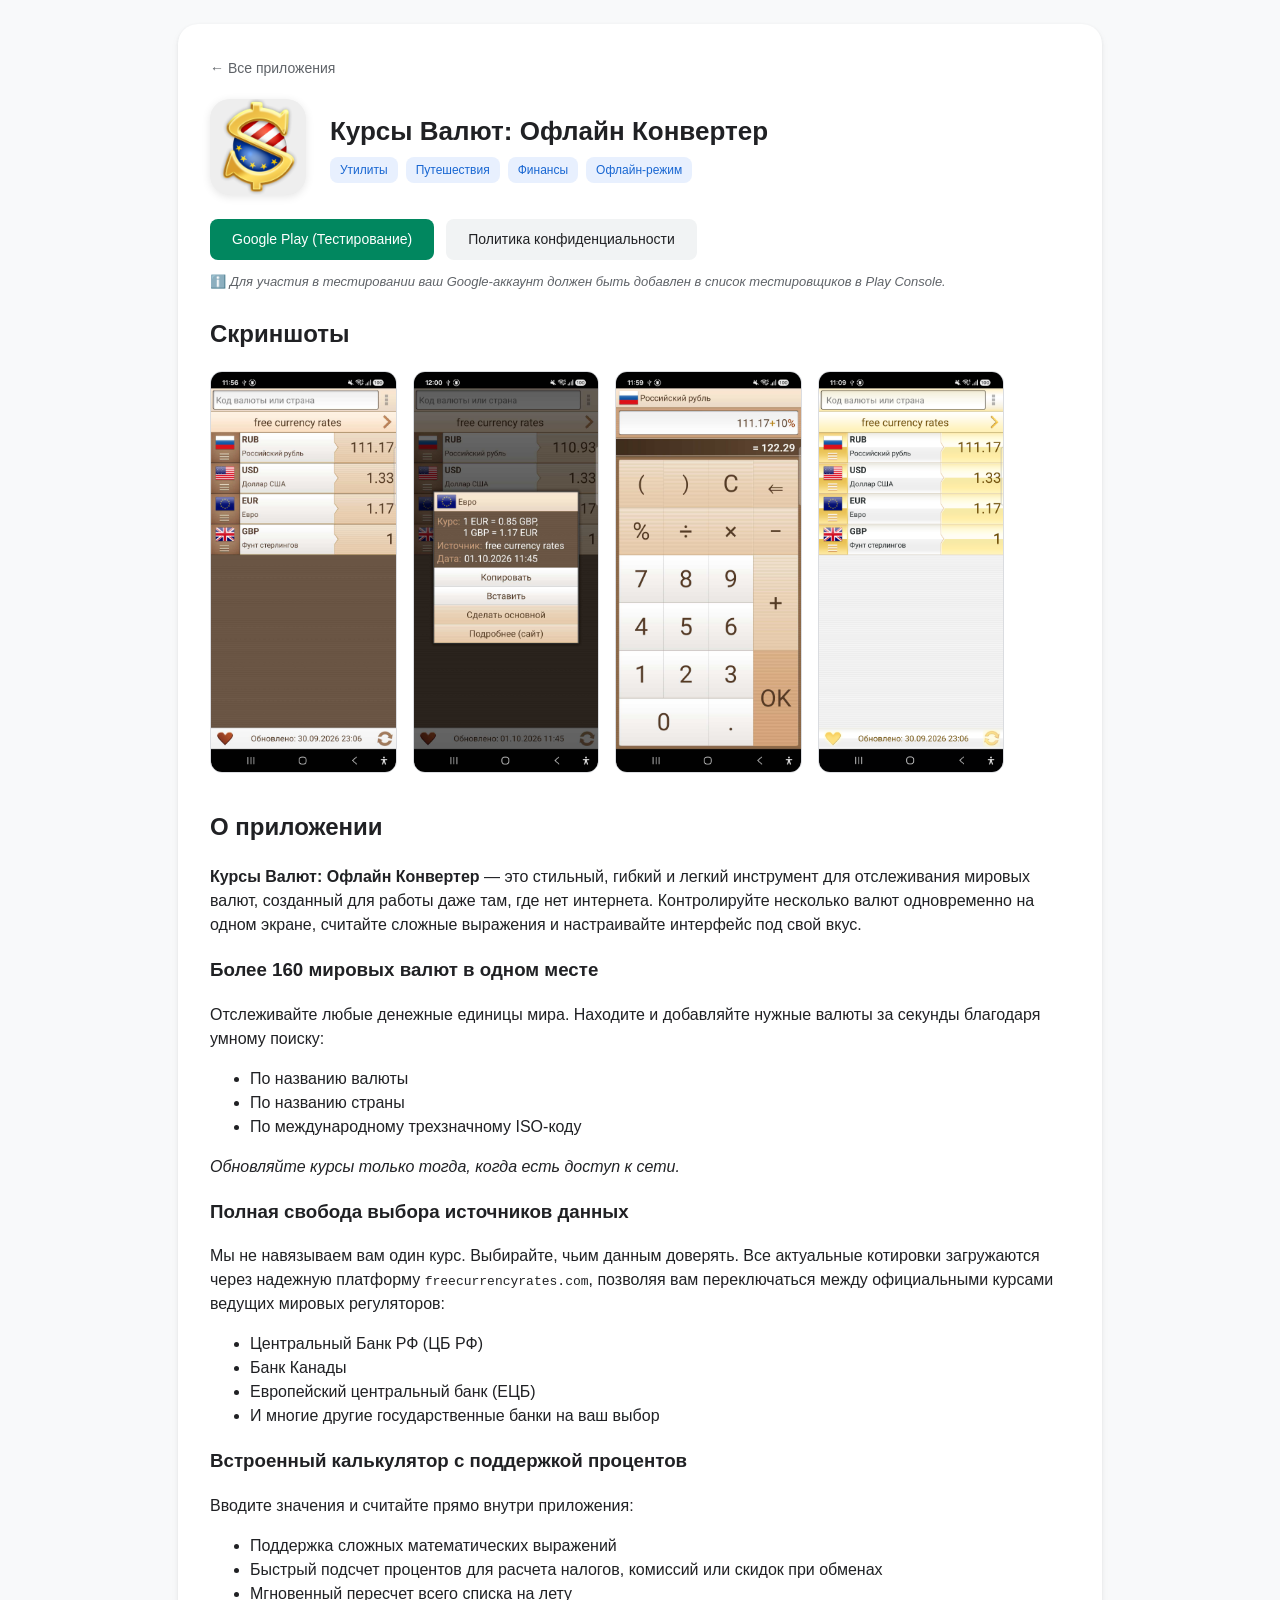
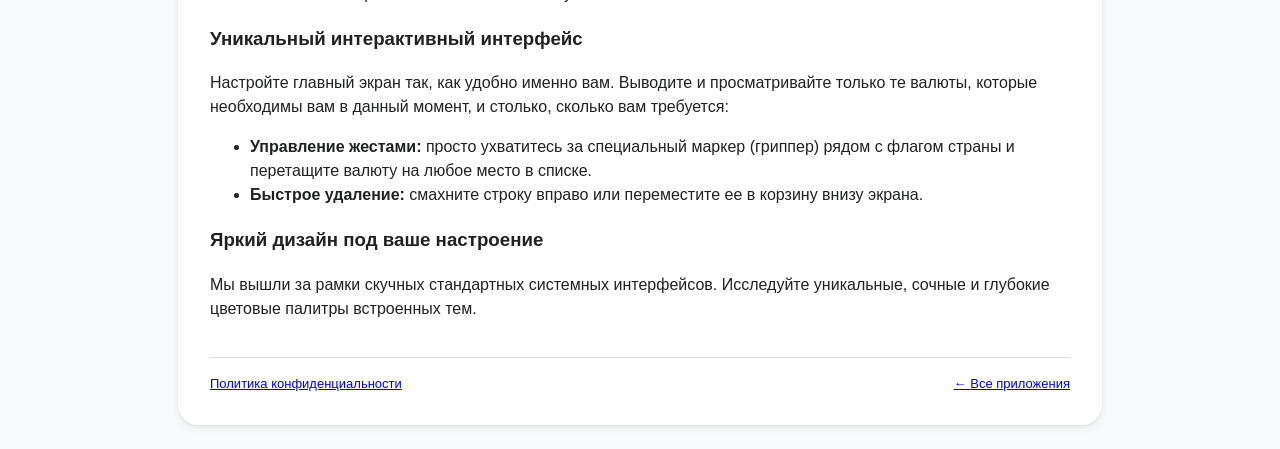
==== CurrencyConverter/index.html @ f5aa68eb "Add all apps pages" ====
<!DOCTYPE html>
<html lang="ru">

<head>
    <meta charset="UTF-8">
    <meta name="viewport" content="width=device-width, initial-scale=1.0">
    <title>Курсы Валют: Офлайн Конвертер — Android App</title>
    <link rel="stylesheet" href="../css/style.css">
</head>

<body>
    <div class="container">
        <a class="nav-back" href="../index.html">← Все приложения</a>

        <!-- Шапка приложения -->
        <header class="app-header">
            <img class="app-icon" src="../assets/icons/currency-light-icon.png" alt="Курсы Валют Иконка"
                onerror="this.src='https://via.placeholder.com/96?text=CC'">
            <div class="app-meta">
                <h1>Курсы Валют: Офлайн Конвертер</h1>
                <div class="badges">
                    <span class="badge">Утилиты</span>
                    <span class="badge">Путешествия</span>
                    <span class="badge">Финансы</span>
                    <span class="badge">Офлайн-режим</span>
                </div>
            </div>
        </header>

        <!-- Кнопки действий -->
        <div class="actions">
            <!-- Ссылка на программу внутреннего тестирования -->
            <a class="btn btn-primary" href="https://play.google.com/apps/internaltest/4701691858455275164"
                target="_blank">
                Google Play (Тестирование)
            </a>

            <!-- Опционально: кнопка прямого скачивания APK (если хотите дать доступ без вступления в группу) -->
            <!-- <a class="btn btn-secondary" href="https://github.com/kandrei777/AllApps/releases/..." target="_blank">
        Скачать APK напрямую
      </a> -->

            <a class="btn btn-secondary" href="privacy.html">
                Политика конфиденциальности
            </a>
        </div>

        <!-- Небольшая сноска-подсказка для пользователей -->
        <p style="font-size: 13px; color: var(--text-sub); margin-top: -16px; margin-bottom: 24px;">
            ℹ️ <em>Для участия в тестировании ваш Google-аккаунт должен быть добавлен в список тестировщиков в Play
                Console.</em>
        </p>

        <!-- Галерея скриншотов -->
        <h2>Скриншоты</h2>
        <div class="gallery">
            <img src="../assets/screenshots/ru-coffee-main.jpg" alt="Главный экран"
                onerror="this.src='https://via.placeholder.com/220x400?text=Скриншот+1'">
            <img src="../assets/screenshots/ru-coffee-info.jpg" alt="Калькулятор процентов"
                onerror="this.src='https://via.placeholder.com/220x400?text=Скриншот+2'">
            <img src="../assets/screenshots/ru-coffee-calc.jpg" alt="Выбор тем"
                onerror="this.src='https://via.placeholder.com/220x400?text=Скриншот+3'">
            <img src="../assets/screenshots/ru-gold-main.png" alt="Выбор источника"
                onerror="this.src='https://via.placeholder.com/220x400?text=Скриншот+4'">
        </div>

        <!-- Описание приложения -->
        <h2>О приложении</h2>
        <p>
            <strong>Курсы Валют: Офлайн Конвертер</strong> — это стильный, гибкий и легкий инструмент для отслеживания
            мировых валют, созданный для работы даже там, где нет интернета. Контролируйте несколько валют одновременно
            на одном экране, считайте сложные выражения и настраивайте интерфейс под свой вкус.
        </p>

        <h3>Более 160 мировых валют в одном месте</h3>
        <p>Отслеживайте любые денежные единицы мира. Находите и добавляйте нужные валюты за секунды благодаря умному
            поиску:</p>
        <ul>
            <li>По названию валюты</li>
            <li>По названию страны</li>
            <li>По международному трехзначному ISO-коду</li>
        </ul>
        <p><em>Обновляйте курсы только тогда, когда есть доступ к сети.</em></p>

        <h3>Полная свобода выбора источников данных</h3>
        <p>
            Мы не навязываем вам один курс. Выбирайте, чьим данным доверять. Все актуальные котировки загружаются через
            надежную платформу <code>freecurrencyrates.com</code>, позволяя вам переключаться между официальными курсами
            ведущих мировых регуляторов:
        </p>
        <ul>
            <li>Центральный Банк РФ (ЦБ РФ)</li>
            <li>Банк Канады</li>
            <li>Европейский центральный банк (ЕЦБ)</li>
            <li>И многие другие государственные банки на ваш выбор</li>
        </ul>

        <h3>Встроенный калькулятор с поддержкой процентов</h3>
        <p>Вводите значения и считайте прямо внутри приложения:</p>
        <ul>
            <li>Поддержка сложных математических выражений</li>
            <li>Быстрый подсчет процентов для расчета налогов, комиссий или скидок при обменах</li>
            <li>Мгновенный пересчет всего списка на лету</li>
        </ul>

        <h3>Уникальный интерактивный интерфейс</h3>
        <p>Настройте главный экран так, как удобно именно вам. Выводите и просматривайте только те валюты, которые
            необходимы вам в данный момент, и столько, сколько вам требуется:</p>
        <ul>
            <li><strong>Управление жестами:</strong> просто ухватитесь за специальный маркер (гриппер) рядом с флагом
                страны и перетащите валюту на любое место в списке.</li>
            <li><strong>Быстрое удаление:</strong> смахните строку вправо или переместите ее в корзину внизу экрана.
            </li>
        </ul>

        <h3>Яркий дизайн под ваше настроение</h3>
        <p>
            Мы вышли за рамки скучных стандартных системных интерфейсов. Исследуйте уникальные, сочные и глубокие
            цветовые палитры встроенных тем.
        </p>
        <!-- Футер страницы -->
        <footer>
            <a href="privacy.html">Политика конфиденциальности</a>
            <a href="../index.html">← Все приложения</a>
        </footer>
    </div>
</body>

</html>
---- css/style.css ----
:root {
  --primary: #01875f;
  --primary-hover: #016f4e;
  --bg-page: #f8f9fa;
  --bg-card: #ffffff;
  --text-main: #202124;
  --text-sub: #5f6368;
  --border: #dadce0;
  --badge-bg: #e8f0fe;
  --badge-text: #1967d2;
}

body {
  font-family: -apple-system, BlinkMacSystemFont, "Segoe UI", Roboto, sans-serif;
  margin: 0;
  padding: 24px 16px;
  background-color: var(--bg-page);
  color: var(--text-main);
  line-height: 1.5;
}

.container {
  max-width: 860px;
  margin: 0 auto;
  background: var(--bg-card);
  padding: 32px;
  border-radius: 20px;
  box-shadow: 0 1px 3px rgba(60,64,67,0.1), 0 4px 8px rgba(60,64,67,0.05);
}

/* Навигация / Хлебные крошки */
.nav-back {
  display: inline-block;
  color: var(--text-sub);
  text-decoration: none;
  font-size: 14px;
  margin-bottom: 20px;
}
.nav-back:hover { color: var(--primary); }

/* Шапка приложения */
.app-header {
  display: flex;
  gap: 24px;
  align-items: center;
  margin-bottom: 24px;
}
.app-icon {
  width: 96px;
  height: 96px;
  border-radius: 20px;
  object-fit: cover;
  box-shadow: 0 2px 8px rgba(0,0,0,0.1);
  background: #eee;
}
.app-meta h1 {
  margin: 0 0 6px 0;
  font-size: 26px;
}
.badges {
  display: flex;
  gap: 8px;
  flex-wrap: wrap;
  margin-top: 6px;
}
.badge {
  background: var(--badge-bg);
  color: var(--badge-text);
  padding: 4px 10px;
  border-radius: 8px;
  font-size: 12px;
  font-weight: 500;
}
.badge-warning {
  background: #fef7e0;
  color: #b06000;
}

/* Кнопки действий */
.actions {
  display: flex;
  gap: 12px;
  flex-wrap: wrap;
  margin-bottom: 28px;
}
.btn {
  display: inline-flex;
  align-items: center;
  justify-content: center;
  gap: 8px;
  padding: 10px 22px;
  border-radius: 8px;
  font-size: 14px;
  font-weight: 500;
  text-decoration: none;
  cursor: pointer;
  transition: background-color 0.2s;
}
.btn-primary { background: var(--primary); color: #fff; }
.btn-primary:hover { background: var(--primary-hover); }
.btn-secondary { background: #f1f3f4; color: var(--text-main); }
.btn-secondary:hover { background: #e8eaed; }

/* Галерея скриншотов */
.gallery {
  display: flex;
  gap: 16px;
  overflow-x: auto;
  padding-bottom: 12px;
  margin-bottom: 24px;
  scrollbar-width: thin;
}
.gallery img {
  height: 400px;
  border-radius: 12px;
  border: 1px solid var(--border);
}

/* Видео адаптивное */
.video-wrap {
  position: relative;
  padding-bottom: 56.25%;
  height: 0;
  overflow: hidden;
  border-radius: 14px;
  margin: 16px 0 24px;
  background: #000;
}
.video-wrap iframe, .video-wrap video {
  position: absolute;
  top: 0; left: 0; width: 100%; height: 100%; border: 0;
}

/* Карточки на главной */
.grid {
  display: grid;
  grid-template-columns: repeat(auto-fill, minmax(240px, 1fr));
  gap: 20px;
}
.app-card {
  border: 1px solid var(--border);
  border-radius: 16px;
  padding: 20px;
  text-decoration: none;
  color: inherit;
  transition: transform 0.2s, box-shadow 0.2s;
  display: flex;
  flex-direction: column;
}
.app-card:hover {
  transform: translateY(-2px);
  box-shadow: 0 4px 12px rgba(0,0,0,0.08);
}

footer {
  margin-top: 36px;
  padding-top: 16px;
  border-top: 1px solid var(--border);
  font-size: 13px;
  color: var(--text-sub);
  display: flex;
  justify-content: space-between;
}
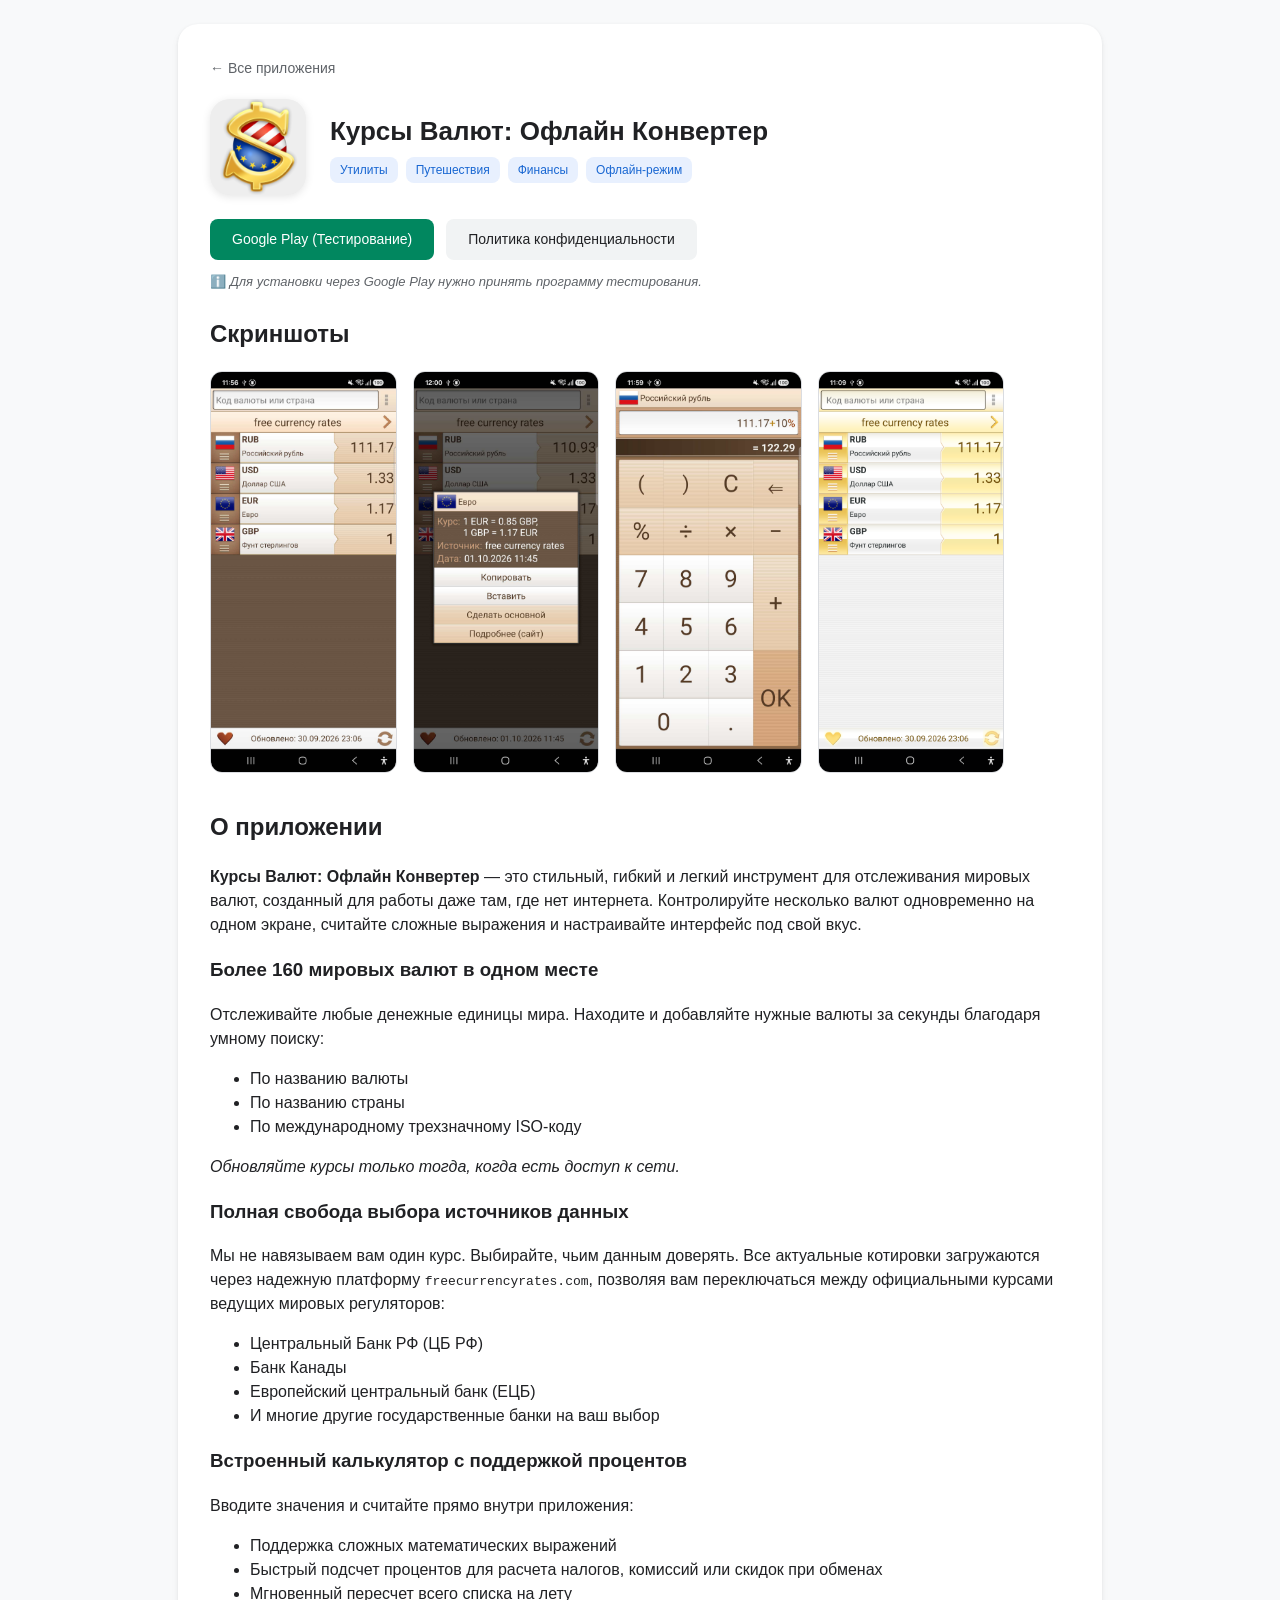
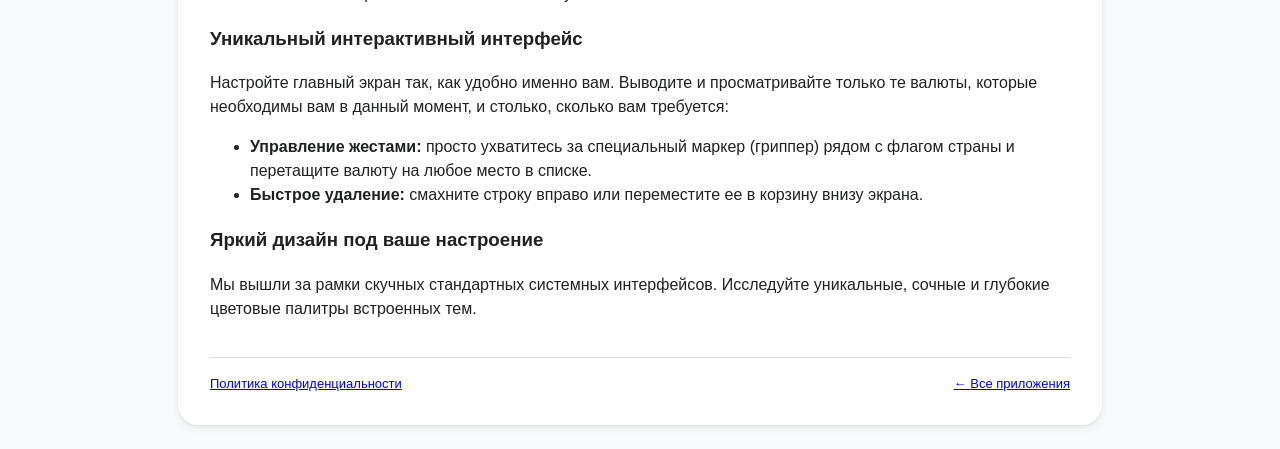
==== commit 2aed4f09: "Уточнения по конвертеру" ====
--- a/CurrencyConverter/index.html
+++ b/CurrencyConverter/index.html
@@ -47,8 +47,7 @@
 
         <!-- Небольшая сноска-подсказка для пользователей -->
         <p style="font-size: 13px; color: var(--text-sub); margin-top: -16px; margin-bottom: 24px;">
-            ℹ️ <em>Для участия в тестировании ваш Google-аккаунт должен быть добавлен в список тестировщиков в Play
-                Console.</em>
+            ℹ️ <em>Для установки через Google Play нужно принять программу тестирования.</em>
         </p>
 
         <!-- Галерея скриншотов -->
